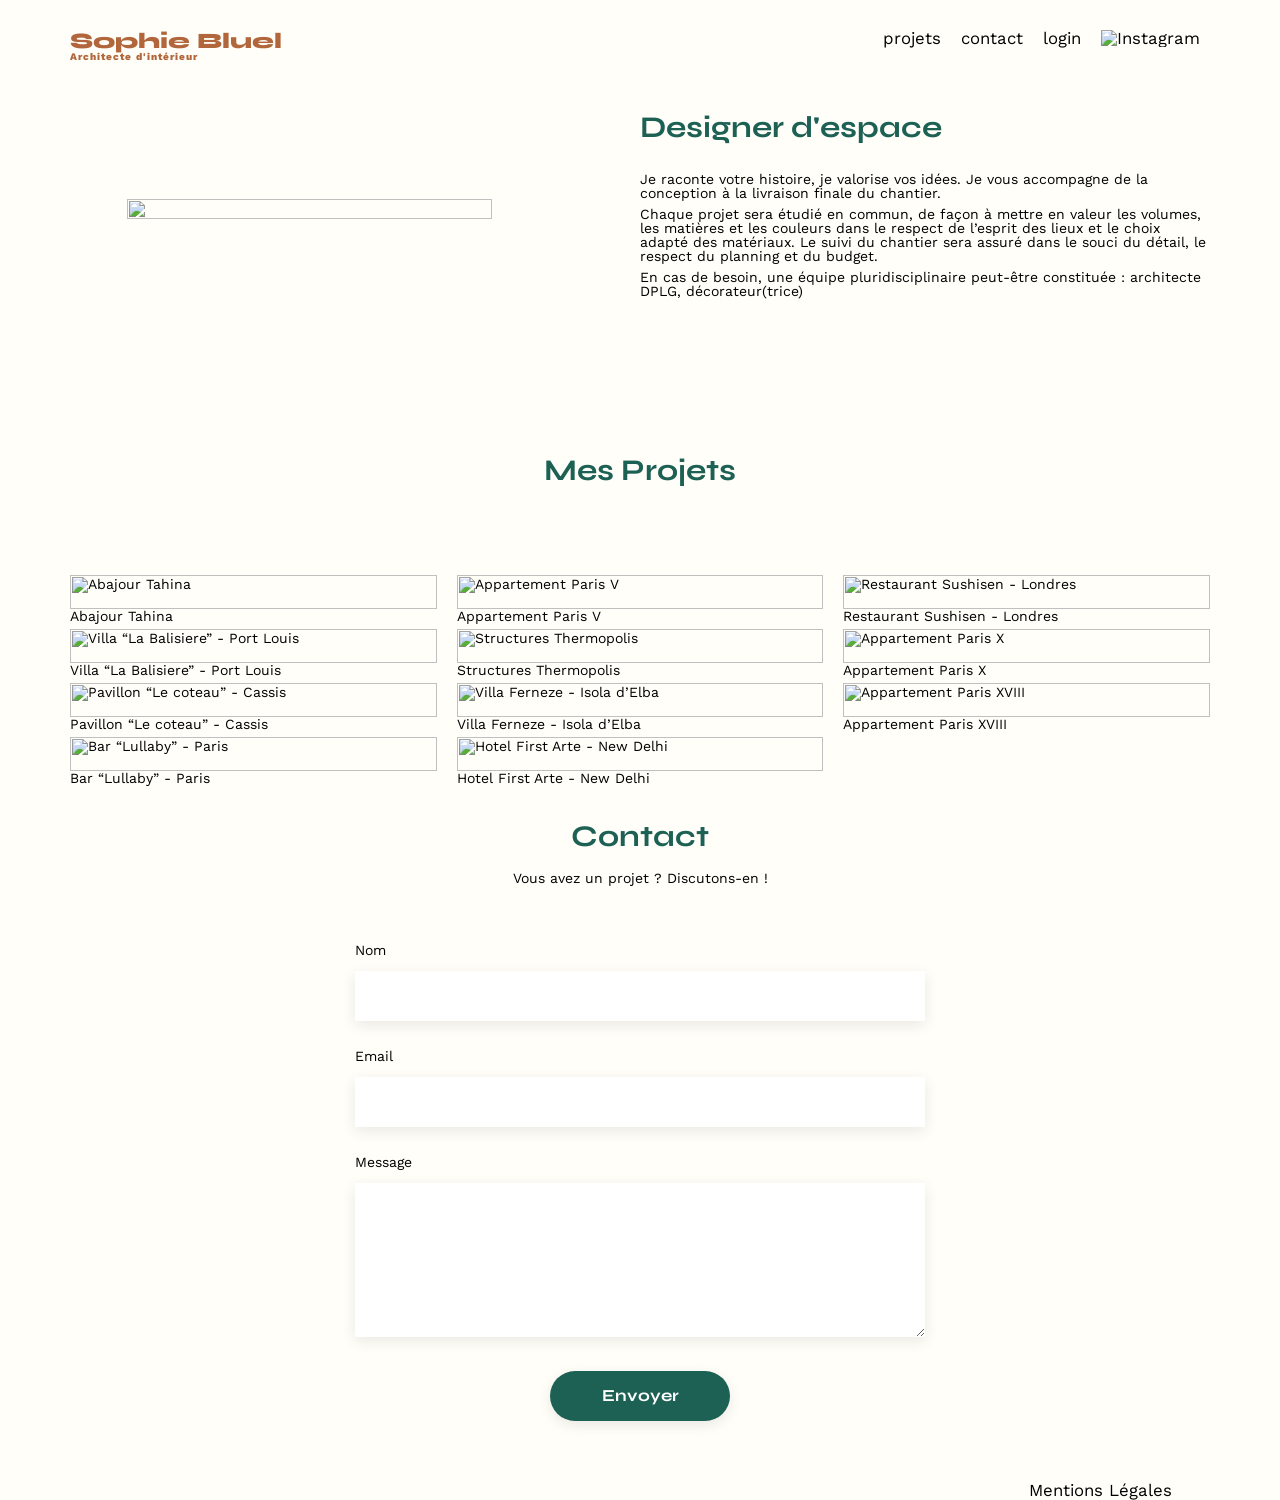
==== FrontEnd/index.html @ 80571463 "fetch works" ====
<html lang="fr">
<head>
	<meta charset="UTF-8">
	<title>Sophie Bluel - Architecte d'intérieur</title>
	<meta name="viewport" content="width=device-width, initial-scale=1.0">
	<link rel="preconnect" href="https://fonts.googleapis.com">
	<link rel="preconnect" href="https://fonts.gstatic.com" crossorigin>
	<link href="https://fonts.googleapis.com/css2?family=Syne:wght@700;800&family=Work+Sans&display=swap" rel="stylesheet">
	<link rel="stylesheet" href="https://cdnjs.cloudflare.com/ajax/libs/font-awesome/6.2.1/css/all.min.css"
				integrity="sha512-MV7K8+y+gLIBoVD59lQIYicR65iaqukzvf/nwasF0nqhPay5w/9lJmVM2hMDcnK1OnMGCdVK+iQrJ7lzPJQd1w=="
				crossorigin="anonymous" referrerpolicy="no-referrer" />
	<meta name="description" content="">
	<link rel="stylesheet" href="./assets/style.css">
</head>
<body>

	<div id="edit-mode" class="logged-in">
		<i class="fa-regular fa-pen-to-square"></i>
		<p>Mode édition</p>
	</div>


<header>
	<h1>Sophie Bluel <span>Architecte d'intérieur</span></h1>
	<nav>
		<ul>
			<li>projets</li>
			<li>contact</li>
			<li id="login-btn"><a href="login.html"
				style="text-decoration: none;">login</a></li>
			<li><img src="./assets/icons/instagram.png" alt="Instagram"></li>
		</ul>
	</nav>
</header>
<main>
	<section id="introduction">
		<figure>
			<img src="./assets/images/sophie-bluel.png" alt="">
		</figure>
		<article>
			<h2>Designer d'espace</h2>
			<p>Je raconte votre histoire, je valorise vos idées. Je vous accompagne de la conception à la livraison finale du chantier.</p>
			<p>Chaque projet sera étudié en commun, de façon à mettre en valeur les volumes, les matières et les couleurs dans le respect de l’esprit des lieux et le choix adapté des matériaux. Le suivi du chantier sera assuré dans le souci du détail, le respect du planning et du budget.</p>
			<p>En cas de besoin, une équipe pluridisciplinaire peut-être constituée : architecte DPLG, décorateur(trice)</p>
		</article>
	</section>
	<section id="portfolio">


		<h2 id="my-projects">Mes Projets 
			<span id="edit-projects" class="logged-in">
				<i class="fa-regular fa-pen-to-square"></i> 
				Modifier</span>
		</h2>

		<div id="filters"></div>

		<div class="gallery" id="gallery-js">
			<figure>
				<img src="assets/images/abajour-tahina.png" alt="Abajour Tahina">
				<figcaption>Abajour Tahina</figcaption>
			</figure>
			<figure>
				<img src="assets/images/appartement-paris-v.png" alt="Appartement Paris V">
				<figcaption>Appartement Paris V</figcaption>
			</figure>
			<figure>
				<img src="assets/images/restaurant-sushisen-londres.png" alt="Restaurant Sushisen - Londres">
				<figcaption>Restaurant Sushisen - Londres</figcaption>
			</figure>
			<figure>
				<img src="assets/images/la-balisiere.png" alt="Villa “La Balisiere” - Port Louis">
				<figcaption>Villa “La Balisiere” - Port Louis</figcaption>
			</figure>
			<figure>
				<img src="assets/images/structures-thermopolis.png" alt="Structures Thermopolis">
				<figcaption>Structures Thermopolis</figcaption>
			</figure>
			<figure>
				<img src="assets/images/appartement-paris-x.png" alt="Appartement Paris X">
				<figcaption>Appartement Paris X</figcaption>
			</figure>
			<figure>
				<img src="assets/images/le-coteau-cassis.png" alt="Pavillon “Le coteau” - Cassis">
				<figcaption>Pavillon “Le coteau” - Cassis</figcaption>
			</figure>
			<figure>
				<img src="assets/images/villa-ferneze.png" alt="Villa Ferneze - Isola d’Elba">
				<figcaption>Villa Ferneze - Isola d’Elba</figcaption>
			</figure>
			<figure>
				<img src="assets/images/appartement-paris-xviii.png" alt="Appartement Paris XVIII">
				<figcaption>Appartement Paris XVIII</figcaption>
			</figure>
			<figure>
				<img src="assets/images/bar-lullaby-paris.png" alt="Bar “Lullaby” - Paris">
				<figcaption>Bar “Lullaby” - Paris</figcaption>
			</figure>
			<figure>
				<img src="assets/images/hotel-first-arte-new-delhi.png" alt="Hotel First Arte - New Delhi">
				<figcaption>Hotel First Arte - New Delhi</figcaption>
			</figure>
		</div>

		
	</section>
	<section id="contact">
		<h2>Contact</h2>
		<p>Vous avez un projet ? Discutons-en !</p>
		<form action="#" method="post">
			<label for="name">Nom</label>
			<input type="text" name="name" id="name">
			<label for="email">Email</label>
			<input type="email" name="email" id="email">
			<label for="message">Message</label>
			<textarea name="message" id="message" cols="30" rows="10"></textarea>
			<input type="submit" value="Envoyer">
		</form>
	</section>
</main>

<footer>
	<nav>
		<ul>
			<li>Mentions Légales</li>
		</ul>
	</nav>
</footer>

<script type="module" src="script.js"></script>
<script type="module" src="modal.js"></script>
</body>
</html>
---- FrontEnd/assets/style.css ----
/* http://meyerweb.com/eric/tools/css/reset/
   v2.0 | 20110126
   License: none (public domain)
*/

html, body, div, span, applet, object, iframe,
h1, h2, h3, h4, h5, h6, p, blockquote, pre,
a, abbr, acronym, address, big, cite, code,
del, dfn, em, img, ins, kbd, q, s, samp,
small, strike, strong, sub, sup, tt, var,
b, u, i, center,
dl, dt, dd, ol, ul, li,
fieldset, form, label, legend,
table, caption, tbody, tfoot, thead, tr, th, td,
article, aside, canvas, details, embed,
figure, figcaption, footer, header, hgroup,
menu, nav, output, ruby, section, summary,
time, mark, audio, video {
	margin: 0;
	padding: 0;
	border: 0;
	font-size: 100%;
	font: inherit;
	vertical-align: baseline;
}
html body {
	height: 100vh;
}
/* HTML5 display-role reset for older browsers */
article, aside, details, figcaption, figure,
footer, header, hgroup, menu, nav, section {
	display: block;
}
body {
	line-height: 1;
}
ol, ul {
	list-style: none;
}
blockquote, q {
	quotes: none;
}
blockquote:before, blockquote:after,
q:before, q:after {
	content: '';
	content: none;
}
table {
	border-collapse: collapse;
	border-spacing: 0;
}
/** end reset css**/
body {
	max-width: 1140px;
	margin:auto;
	font-family: 'Work Sans' ;
	font-size: 14px;
}
header {
	display: flex;
	justify-content: space-between;
	margin-bottom: 50px;
	margin-top: 30px;
}
section {
	margin: 50px 0
}

h1{
	display: flex;
	flex-direction: column;
	font-family: 'Syne';
	font-size: 22px;
	font-weight: 800;
	color: #B1663C
}

h1 > span {
	font-family: 'Work Sans';
	font-size:10px;
	letter-spacing: 0.1em;
;
}

h2{
	font-family: 'Syne';
	font-weight: 700;
	font-size: 30px;
	color: #1D6154
}
nav ul {
	display: flex;
	align-items: center;
	list-style-type: none;

}
nav li {
	padding: 0 10px;
	font-size: 1.2em;
	cursor: pointer;
}

#login-btn a {
	color: black;
}

li:hover {
	color: #B1663C;
}
#introduction {
	display: flex;
	align-items: center;
}
#introduction figure {
	flex: 1
}
#introduction img {
	display: block;
	margin: auto;
	width: 80%;
}

#introduction article {
	flex: 1
}
#introduction h2 {
	margin-bottom: 1em;
}

#introduction p {
	margin-bottom: 0.5em;
}
#portfolio h2 {
	text-align: center;
	margin-bottom: 1em;
}
.gallery {
	width: 100%;
	display: grid;
	grid-template-columns: 1fr 1fr 1fr;
	grid-column-gap: 20px;
	grid-row-gap: 20px;
	margin-top: 30px;
}

.gallery img {
	width: 100%;

}
#contact {
	width: 50%;
margin: auto;
}
#contact > * {
	text-align: center;

}
#contact h2{
	margin-bottom: 20px;
}
#contact form {
	text-align: left;
	margin-top:30px;
	display: flex;
	flex-direction: column;
}

#contact input, #login input {
	height: 50px;
	font-size: 1.2em;
	border: none;
	box-shadow: 0px 4px 14px rgba(0, 0, 0, 0.09);
}
#contact label {
	margin: 2em 0 1em 0;
}
#contact textarea {
	border: none;
	box-shadow: 0px 4px 14px rgba(0, 0, 0, 0.09);
}

input[type="submit"]{
	font-family: 'Syne';
	font-weight: 700;
	color: white;
	background-color: #1D6154;
	margin : 2em auto ;
	width: 180px;
	text-align: center;
	border-radius: 60px ;
	cursor: pointer;
}

footer nav ul {
	display: flex;
	justify-content: flex-end;
	margin: 2em;
	cursor: pointer;
}

html {
	background-color: #FFFEF8;
}

#filters {
	display: flex;
	justify-content: center;
	gap: 10px;
}

#filters button {
	border-radius: 20px;
	border: 1px solid #1D6154;
	background-color: white;
	color: #1D6154;
	font-family: syne;
	padding: 10px 20px
}

#filters button:hover {
	background-color: #1D6154;
	color: white;
}


/* Login Page */

#login {
	display: flex;
	flex-direction: column;
	align-items: center;
	width: 50%;
	margin: auto;
	margin-top: 10% ;
}

#login h2 {
	text-align: center;
	margin-bottom: 30px;
}

#login-form #email{
	width: 379px;
}

#login-form {
	text-align: left;
	display: flex;
	flex-direction: column;
	margin-top: 0;
}


#forgotten-pwd{
	text-align: center;
	text-decoration: underline;
	cursor: pointer;
}

.label {
	margin-top: 30px;
	margin-bottom: 10px;
}

#login-error {
	color: red;
}


#edit-mode {
	background-color: black;
	color: white;
	padding: 15px;
	text-align: center;
	font-size: 1.2em;
	display: flex;
	justify-content: center;
	gap: 10px;
	cursor: pointer;
	display: none;
}


#edit-projects {
	color: black;
	font-size: small;
	margin-left: 20px;
	cursor: pointer;
	display: none;
}

#edit-projects i {
	margin-right: 5px
}

#my-projects {
	display: flex;
	align-items: center;
	justify-content: center;
	margin-top: 5em;
	padding-bottom: 1em;
}


/* Modal */

#modal {
	height: 60%;
	border: none;
	border-radius: 10px;
}

#close-btn {
	display: flex;
	justify-content: end;
}

#modal h3 {
	display: flex;
	justify-content: center;
	font-size: larger;
	margin-top: 15px;
}

#gallery-modal {
	display: flex;
	flex-wrap: wrap;
	justify-content: center;
	padding-top: 20px;
}

 #gallery-content {
  position: relative;
  width: 20%; /* Matches the image width */
  margin: 5px;
}

#gallery-content img {
  width: 100%; /* Makes the image fill the container */
  display: block;
}

.fa-trash-can {
  position: absolute;
	color: white;
  top: 10px; 
  right: 10px; 
  cursor: pointer;
}

#modal-barre {
	margin-top: 40px;
  width: 70%; 
}

#add-photo {
	display: flex;
	justify-content: center;
	border: none;
	padding: 10px 0;
}

#add-photo:hover {
	background-color: #0E2F28;
}

/* Modal 2*/

#form-content {
	display: flex;
	flex-direction: column;
	margin: 20px 0;
	row-gap: 20px;
}

#upload-img {
	background-color: #E8F1F6;
}
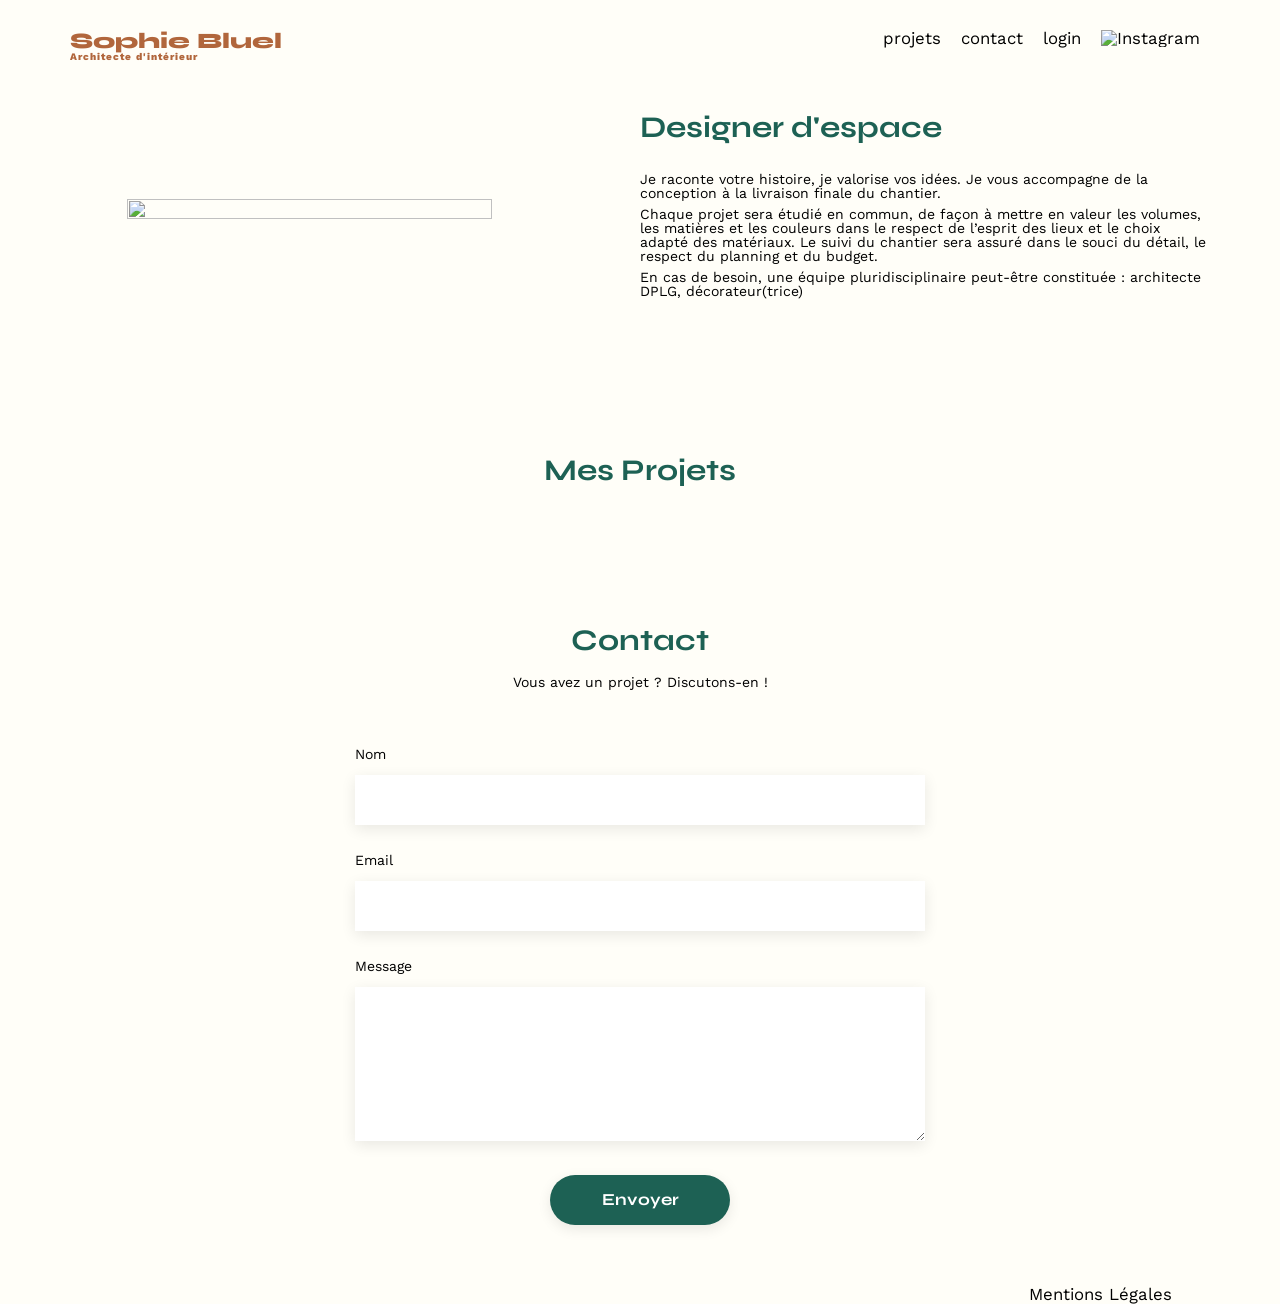
==== commit d80753bc: "logged in page" ====
--- a/FrontEnd/index.html
+++ b/FrontEnd/index.html
@@ -127,7 +127,7 @@
 	</nav>
 </footer>
 
-<script type="module" src="script.js"></script>
-<script type="module" src="modal.js"></script>
+<script type="module" src="./scripts/script.js"></script>
+<script type="module" src="./modal.js"></script>
 </body>
 </html>
